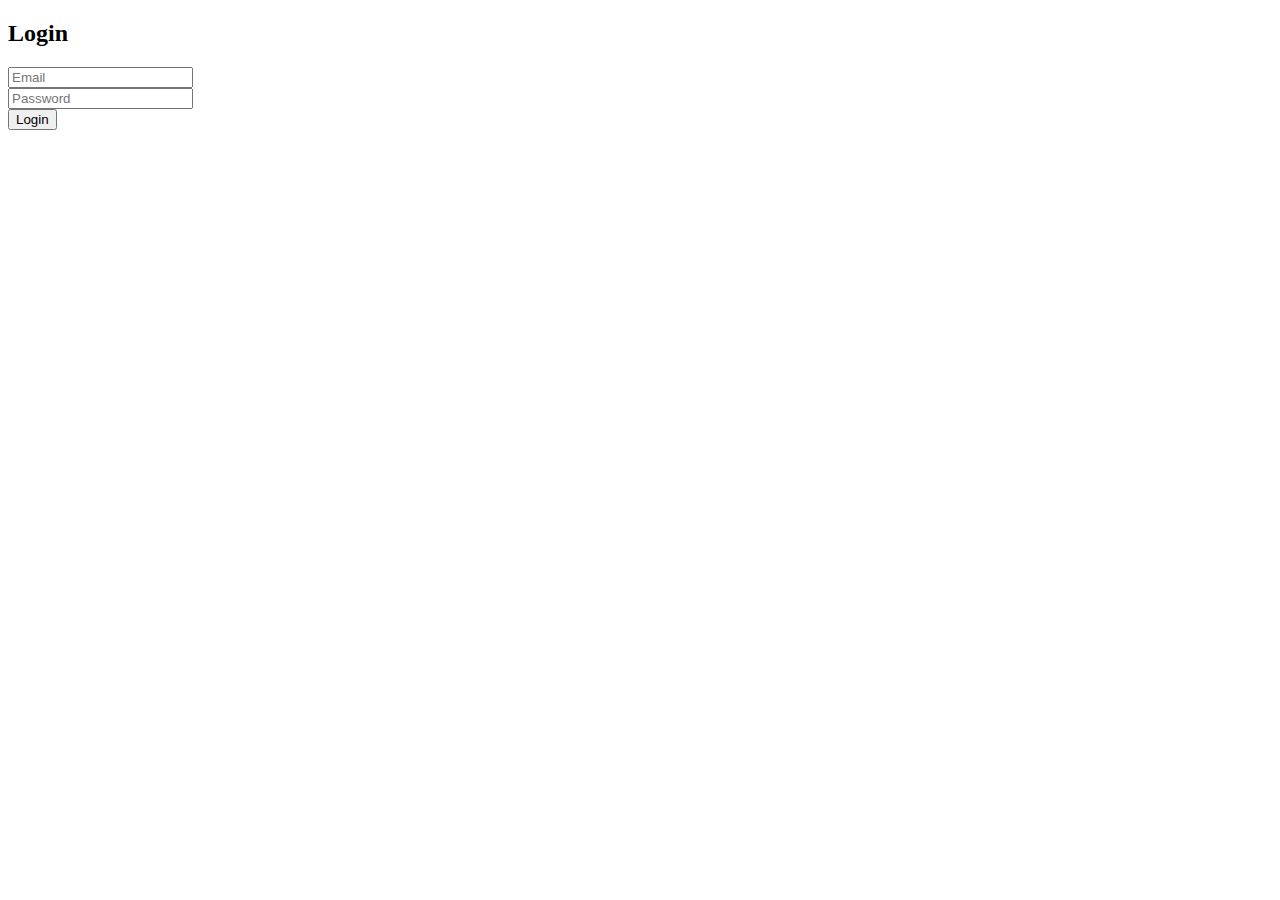
==== src/main/resources/static/login.html @ 86e53cc2 "Initial Set-up with basic register and Login API endpoint working" ====
<!DOCTYPE html>
<html lang="en">
<head>
    <meta charset="UTF-8">
    <meta name="viewport" content="width=device-width, initial-scale=1.0">
    <title>Login</title>
    <script src="app.js" defer></script>
</head>
<body>
    <h2>Login</h2>
    <form id="loginForm">
        <input type="email" id="loginEmail" placeholder="Email" required><br>
        <input type="password" id="loginPassword" placeholder="Password" required><br>
        <button type="submit">Login</button>
    </form>
</body>
</html>
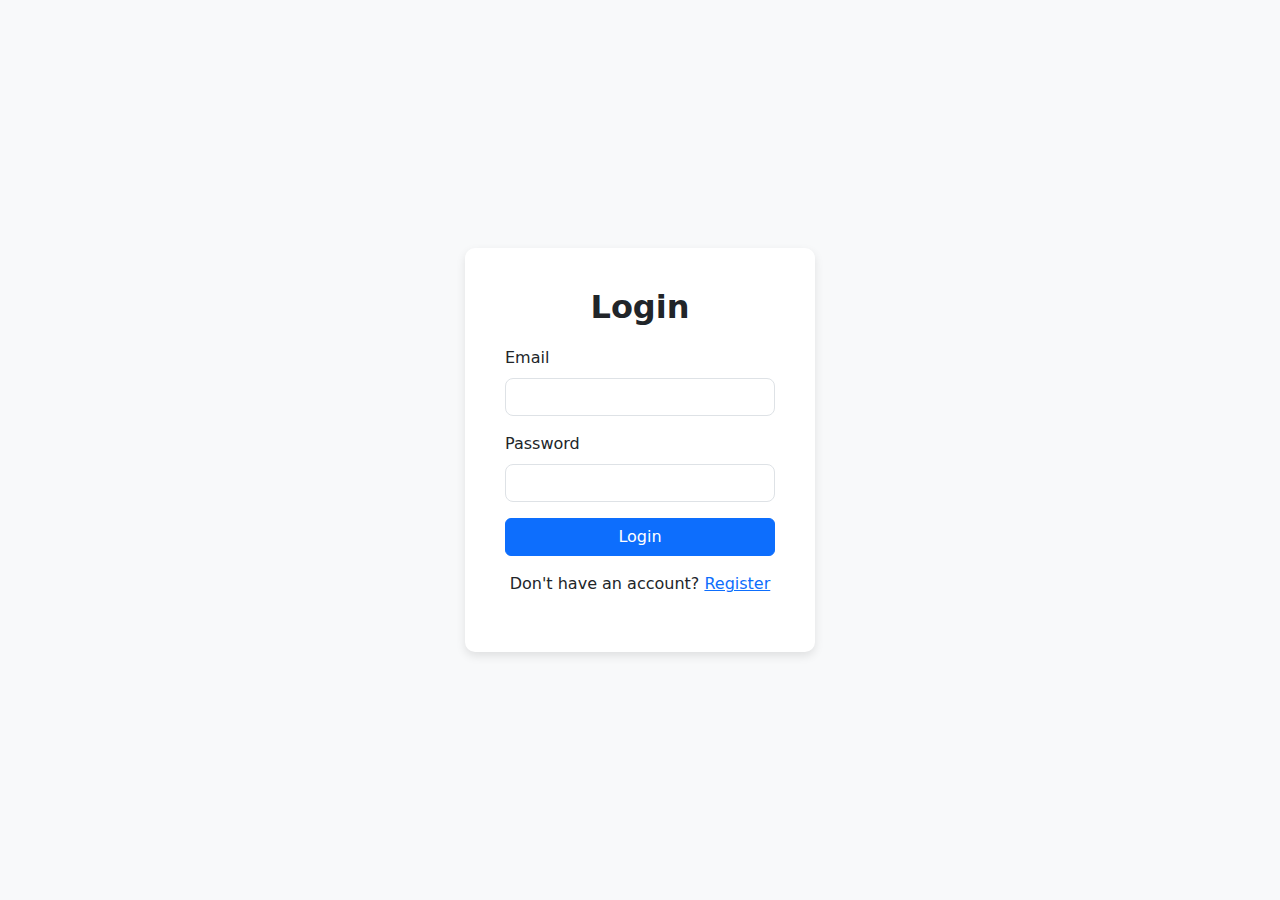
==== commit 74cf05ce: "Final working version with authentication and UI fixes" ====
--- a/src/main/resources/static/login.html
+++ b/src/main/resources/static/login.html
@@ -4,14 +4,59 @@
     <meta charset="UTF-8">
     <meta name="viewport" content="width=device-width, initial-scale=1.0">
     <title>Login</title>
+
+    <!-- Bootstrap 5 CDN -->
+    <link href="https://cdn.jsdelivr.net/npm/bootstrap@5.3.3/dist/css/bootstrap.min.css" rel="stylesheet">
+
+    <style>
+        body {
+            display: flex;
+            justify-content: center;
+            align-items: center;
+            height: 100vh;
+            background-color: #f8f9fa;
+        }
+        .login-container {
+            background: white;
+            padding: 40px;
+            border-radius: 10px;
+            box-shadow: 0px 4px 10px rgba(0, 0, 0, 0.1);
+            width: 350px;
+        }
+        h2 {
+            font-weight: 600;
+            text-align: center;
+            margin-bottom: 20px;
+        }
+        .form-control {
+            border-radius: 8px;
+        }
+        .btn-primary {
+            width: 100%;
+        }
+    </style>
+
     <script src="app.js" defer></script>
 </head>
 <body>
-    <h2>Login</h2>
-    <form id="loginForm">
-        <input type="email" id="loginEmail" placeholder="Email" required><br>
-        <input type="password" id="loginPassword" placeholder="Password" required><br>
-        <button type="submit">Login</button>
-    </form>
+
+    <div class="login-container">
+        <h2>Login</h2>
+        <form id="loginForm">
+            <div class="mb-3">
+                <label for="loginEmail" class="form-label">Email</label>
+                <input type="email" id="loginEmail" class="form-control" required>
+            </div>
+            <div class="mb-3">
+                <label for="loginPassword" class="form-label">Password</label>
+                <input type="password" id="loginPassword" class="form-control" required>
+            </div>
+            <button type="submit" class="btn btn-primary">Login</button>
+        </form>
+        <p class="mt-3 text-center">
+            Don't have an account? <a href="register.html">Register</a>
+        </p>
+    </div>
+
 </body>
 </html>
